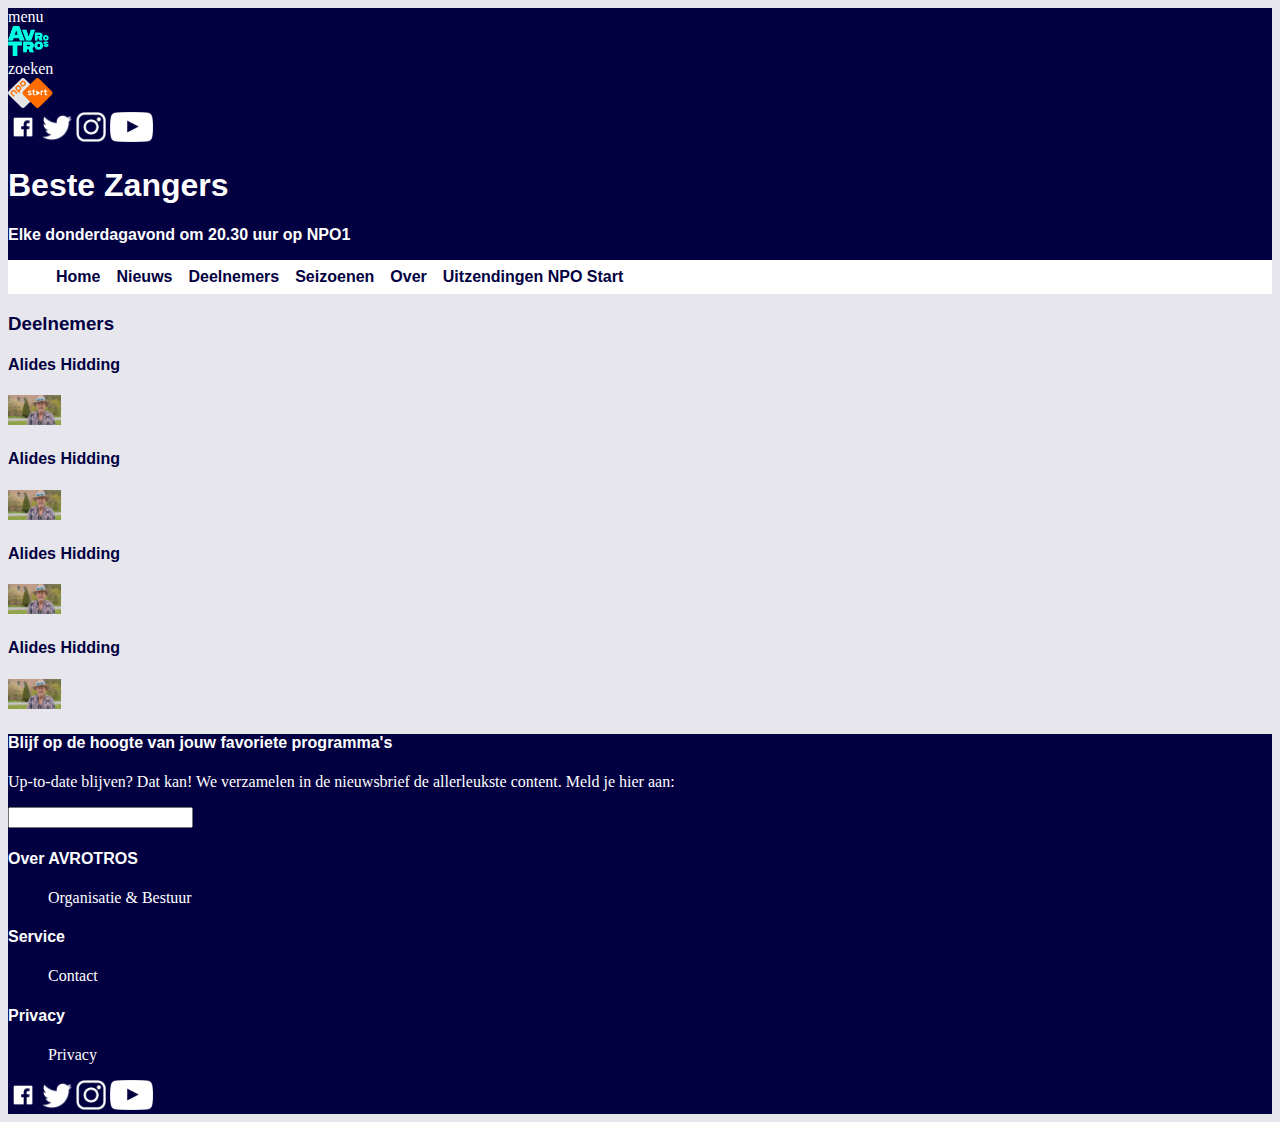
==== deelnemers.html @ 14a78bc4 "Add files via upload" ====
<!doctype html>
<html lang="nl">
	
<head>
	<meta charset="UTF-8">
	<meta name="author" content="Edie Postma">
	<meta name="viewport" content="width=device-width, initial-scale=1">
	
	<title>Beste Zangers</title>
	
	<link href="styles/style.css" rel="stylesheet">
	<link rel="icon" type="image/svg+xml" href="images/faviconavro.jpg">
</head>

<body>
	<header>
		<div>
			menu
		</div>
			<img src="images/avrotroslogo.png" alt="Avro Tros logo">
		<div>
			zoeken
		</div>
		<img src="images/npo-start.svg" alt="NPO Start">
		<div>
			<img src="images/facebook-white-icon.jpeg" alt="Facebook">
			<img src="images/twitter-icon-white.png" alt="Twitter">
			<img src="images/instagram-icon-white.jpeg" alt="Instagram">
			<img src="images/youtube-icon-white.png" alt="Youtube">
		</div>
		<h1>Beste Zangers</h1>
		<h2>Elke donderdagavond om 20.30 uur op NPO1</h2>
		<nav>
			<ul>
				<li><a href="index.html">Home</a></li>
				<li><a href="index.html">Nieuws</a></li>
				<li><a href="deelnemers.html">Deelnemers</a></li>
				<li><a href="index.html">Seizoenen</a></li>
				<li><a href="index.html">Over</a></li>
				<li><a href="index.html">Uitzendingen NPO Start</a></li>	
				</ul>
		</nav>
	</header>

	<main>
		<h3>Deelnemers</h3>
		<div>
			<h4>Alides Hidding</h4>
			<img src="images/alides-hidding.jpeg" alt="Alides Hidding">
        </div>
        <div>
			<h4>Alides Hidding</h4>
			<img src="images/alides-hidding.jpeg" alt="Alides Hidding">
        </div>
        <div>
			<h4>Alides Hidding</h4>
			<img src="images/alides-hidding.jpeg" alt="Alides Hidding">
        </div>
        <div>
			<h4>Alides Hidding</h4>
			<img src="images/alides-hidding.jpeg" alt="Alides Hidding">
        </div>
		
	</main>

	<footer>
		<form action="">
			<h4>Blijf op de hoogte van jouw favoriete programma's</h4>
			<p>Up-to-date blijven? Dat kan! We verzamelen in de nieuwsbrief de allerleukste content. Meld je hier aan:</p>
			<input type="text" name="E-mailadres">
		</form>
		<nav>
			<h4>Over AVROTROS</h4>
			<ul>
				<li>Organisatie & Bestuur</li>
			</ul>
			<h4>Service</h4>
			<ul>
				<li>Contact</li>
			</ul>
			<h4>Privacy</h4>
			<ul>
				<li>Privacy</li>
			</ul>
		</nav>
		<div>
			<img src="images/facebook-white-icon.jpeg" alt="Facebook">
			<img src="images/twitter-icon-white.png" alt="Twitter">
			<img src="images/instagram-icon-white.jpeg" alt="Instagram">
			<img src="images/youtube-icon-white.png" alt="Youtube">
		</div>
	</footer>

	<script src="scripts/script.js"></script>
</body>
	
</html>
---- styles/style.css ----
/* CSS Document */
*, *::after, *::before {
  box-sizing:border-box;  
}


/* Basisopmaak */
body{
  background-color: #e6e6ec;
}

header{
  background-color: #020041;
  color: #ffffff;
}

header > section{
  background-image: url(/images/Beste-Zangers-Seizoen-2021.jpeg);
  background-repeat: no-repeat;
  background-size: cover;
  height: 15em;
}
footer{
  background-color: #020041;
  color: #ffffff;
}

main{
  color: #020041;
}

h1, h2, h3, h4, a{
  font-family: GraphikBold,sans-serif;
}

h2{
  font-size: 1em;
}

header > nav{
  background-color: #ffffff;
}

header > nav > ul > li > a{
  color: #020041;
}

li a{
  color: #ffffff;
  text-decoration: none;
}

ul{
  text-decoration: none;
  list-style-type: none;
  display: flex;
  justify-content: flex-start;
  white-space: nowrap;
  overflow-x: scroll;
}

img{
  height: 30px;
}

li > img{
  display: block;
  margin: .5em;
}

li > a{
  display: block;
  margin: .5em;
  font-weight: bold;
}
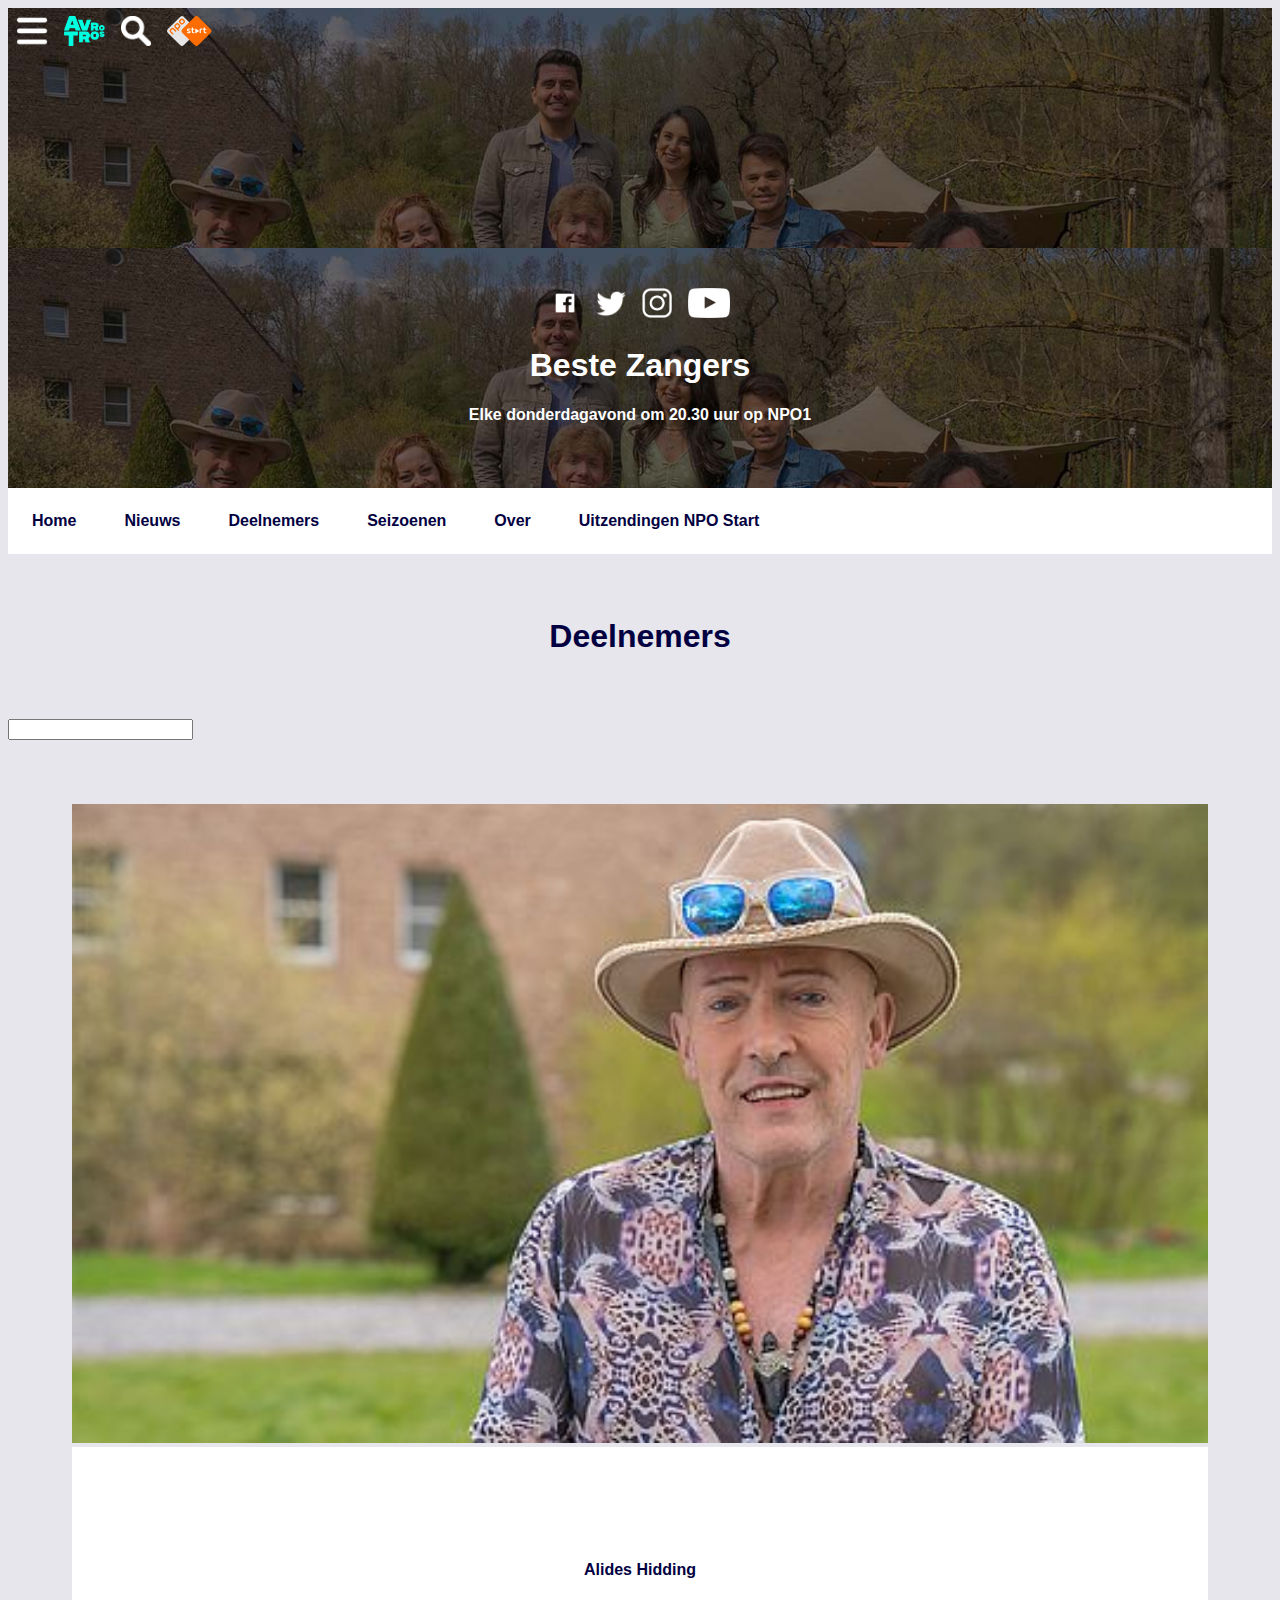
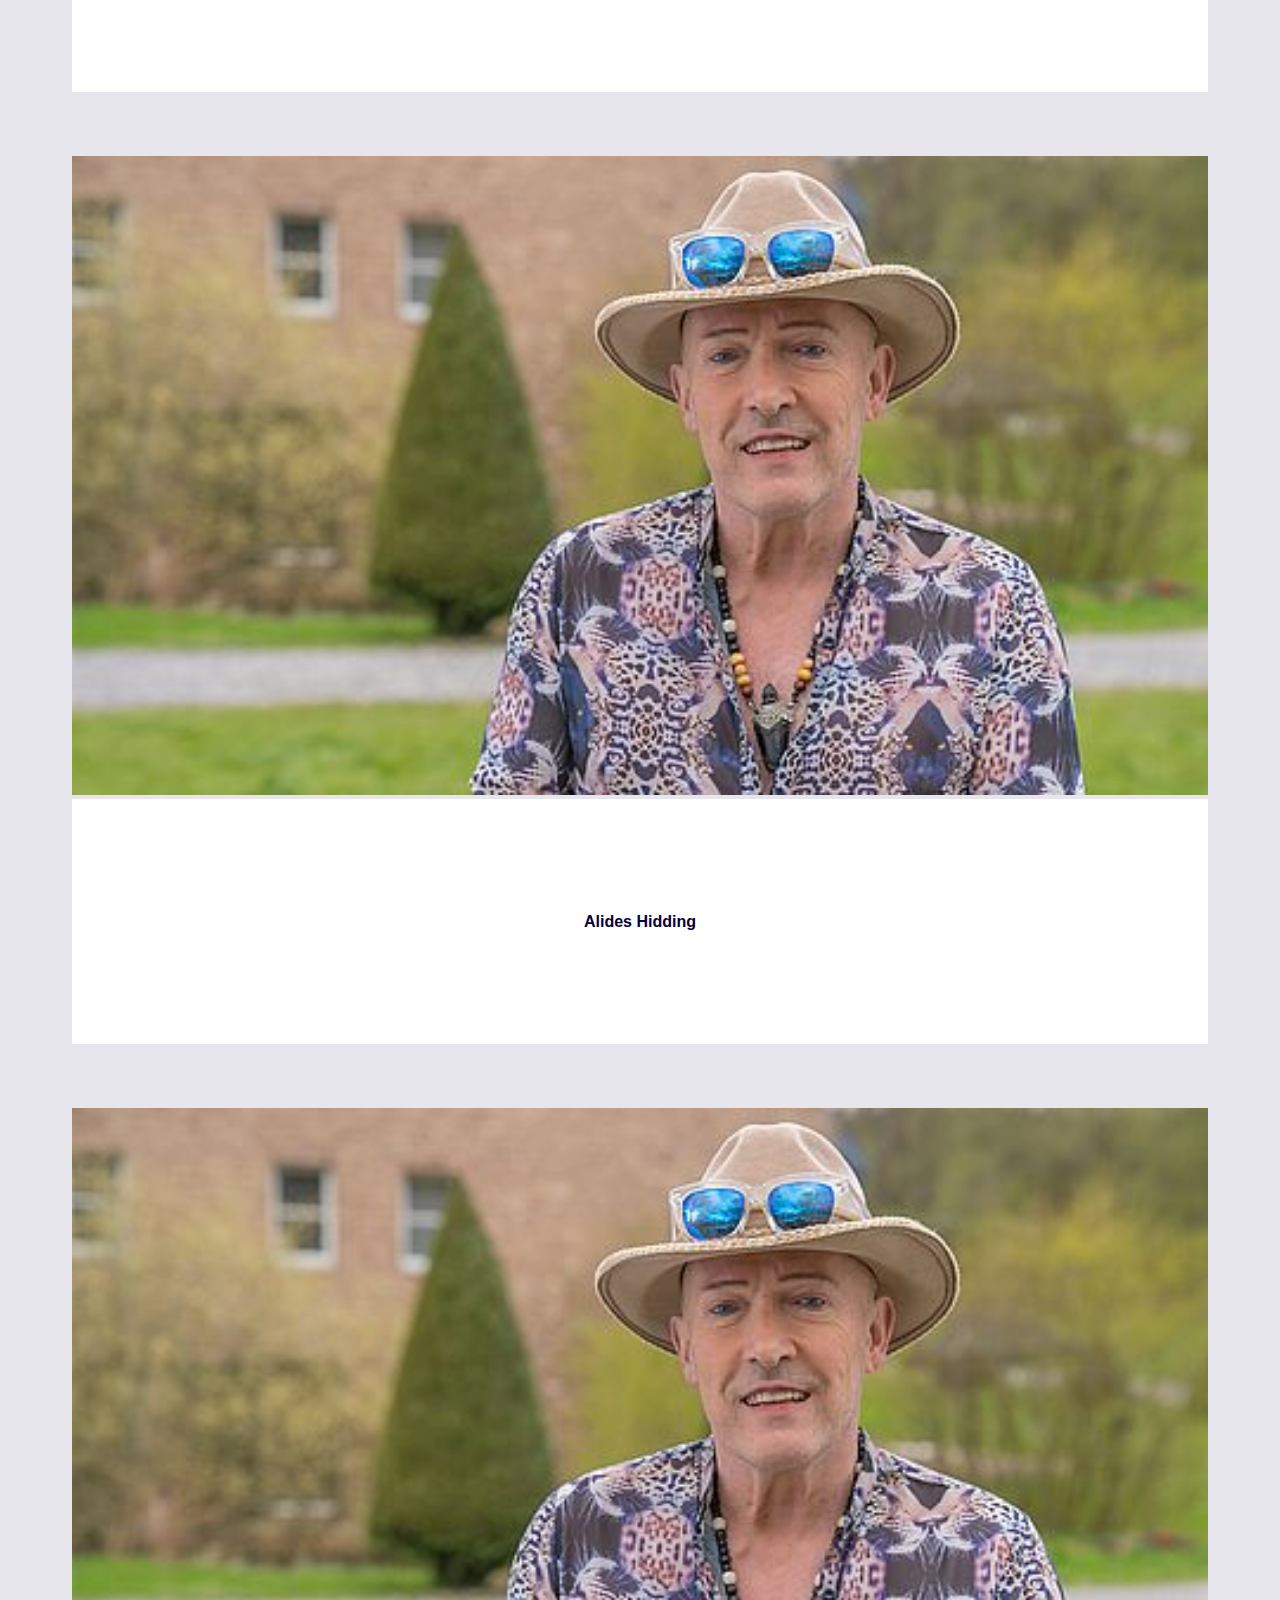
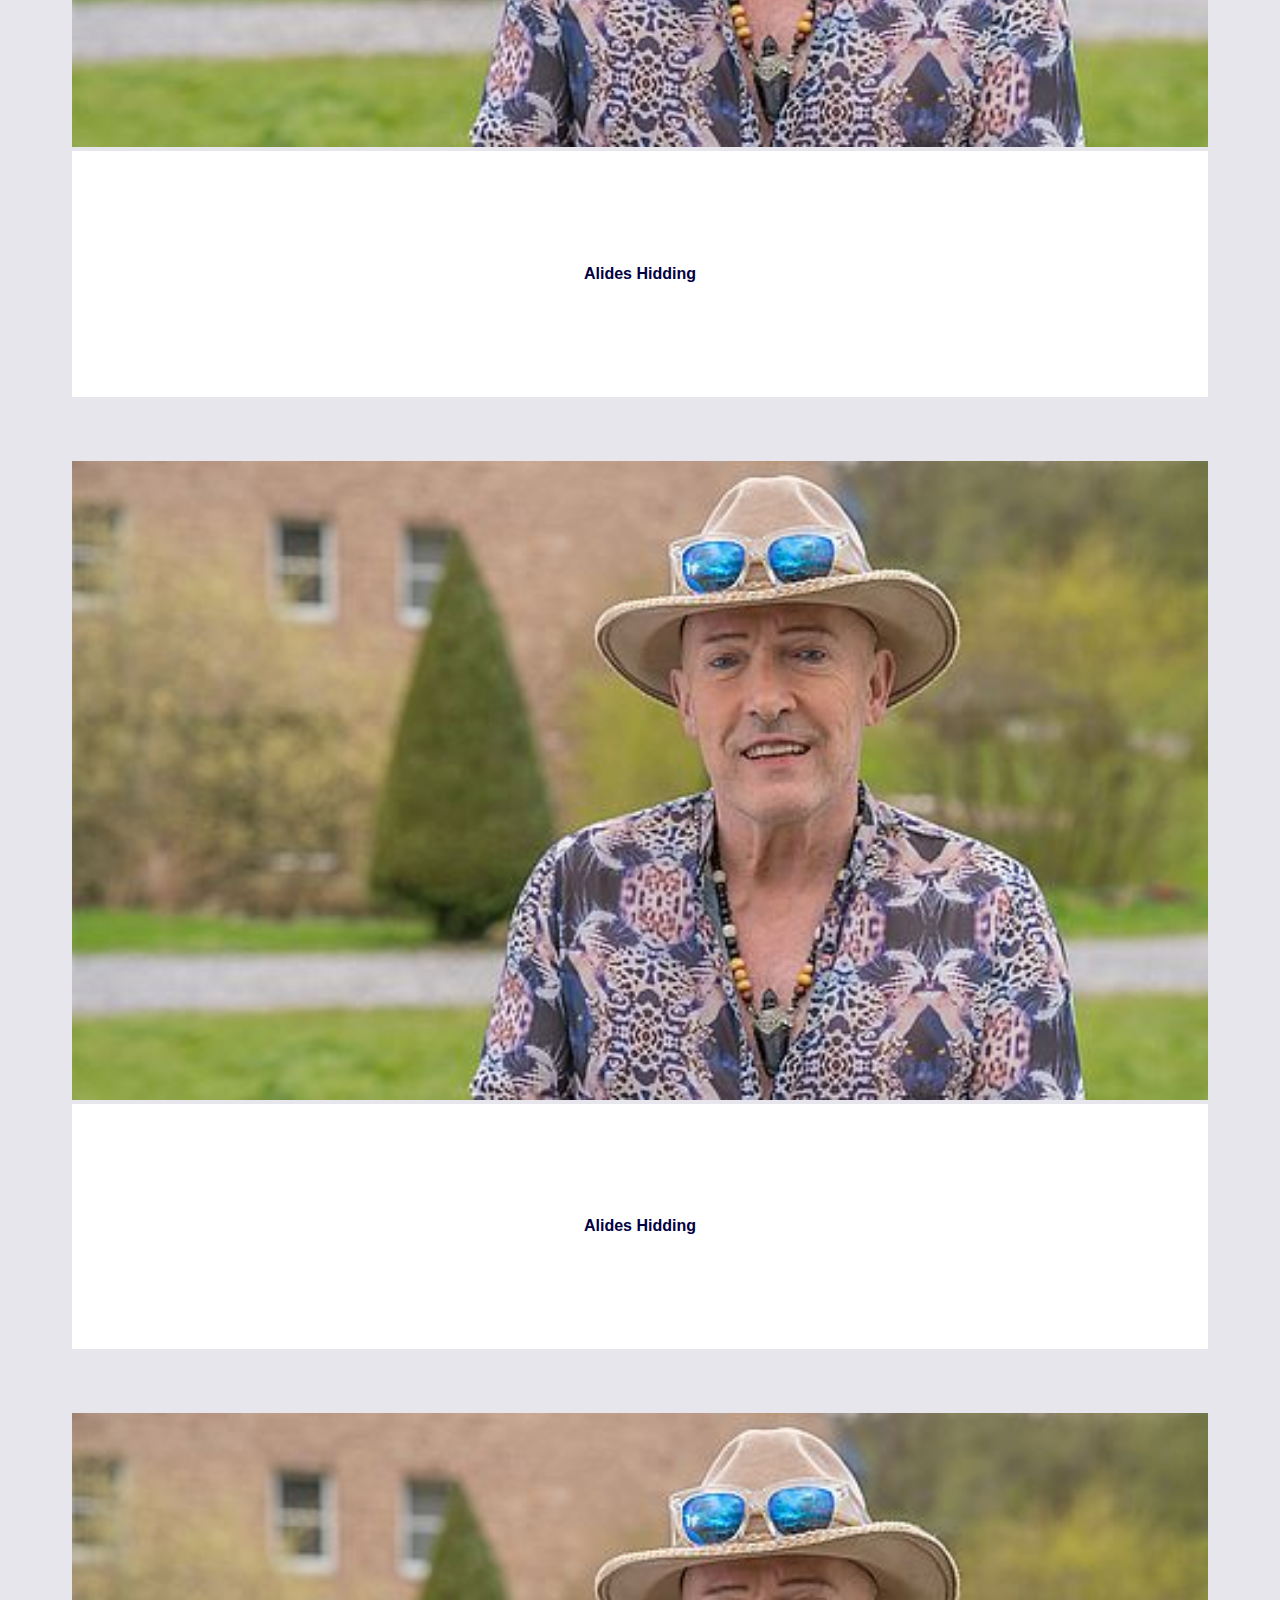
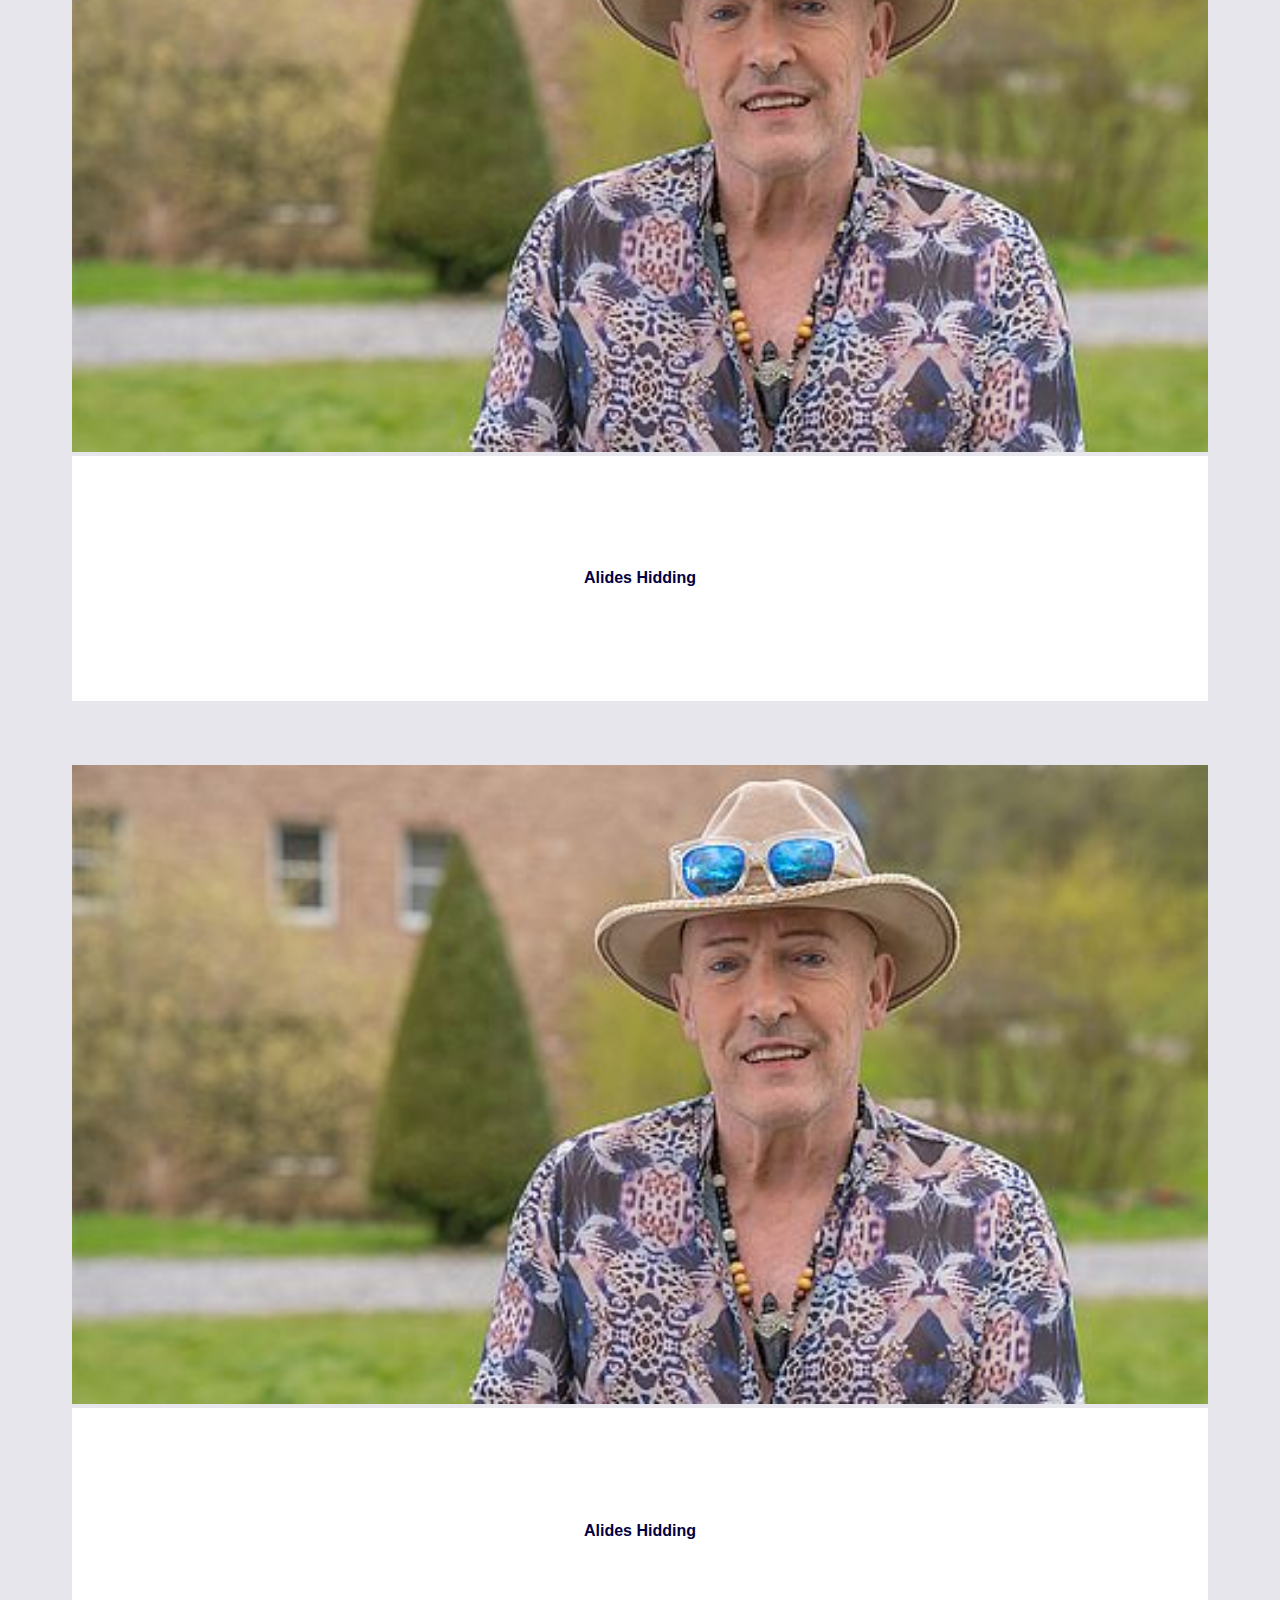
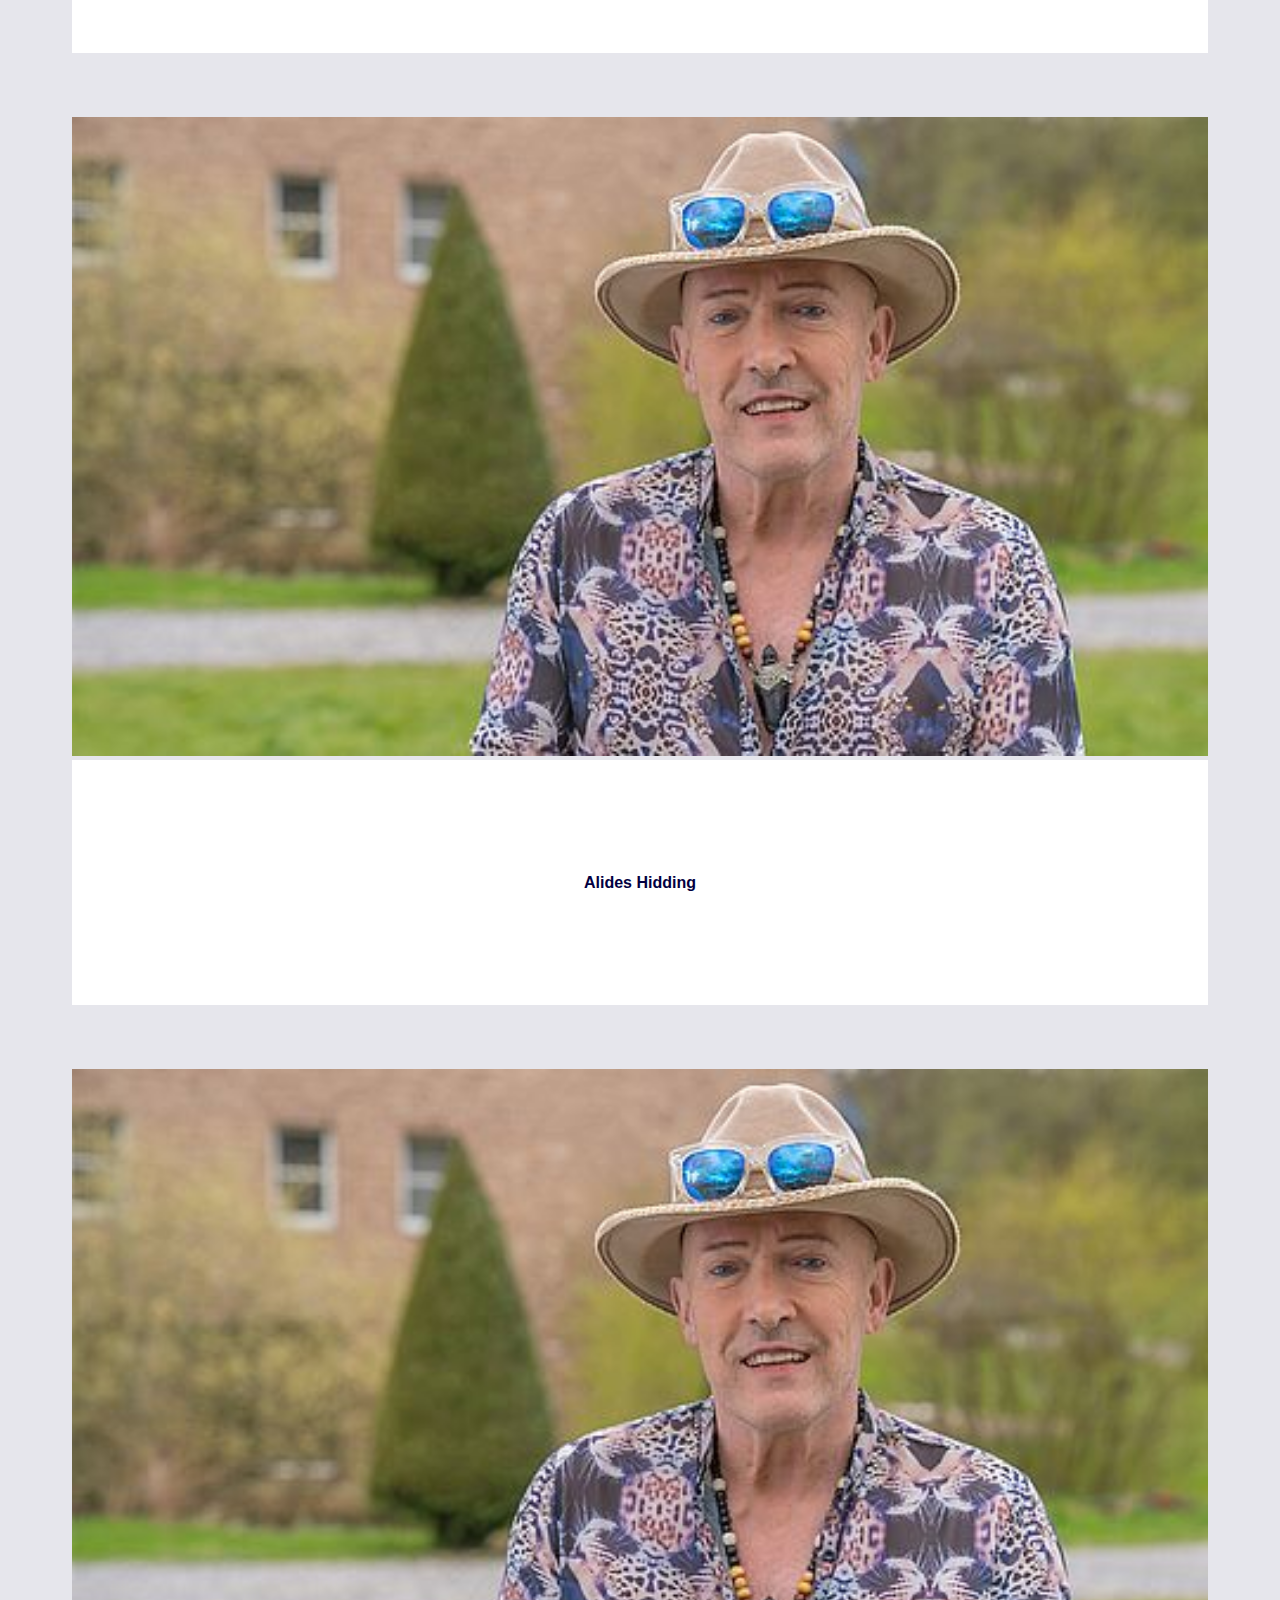
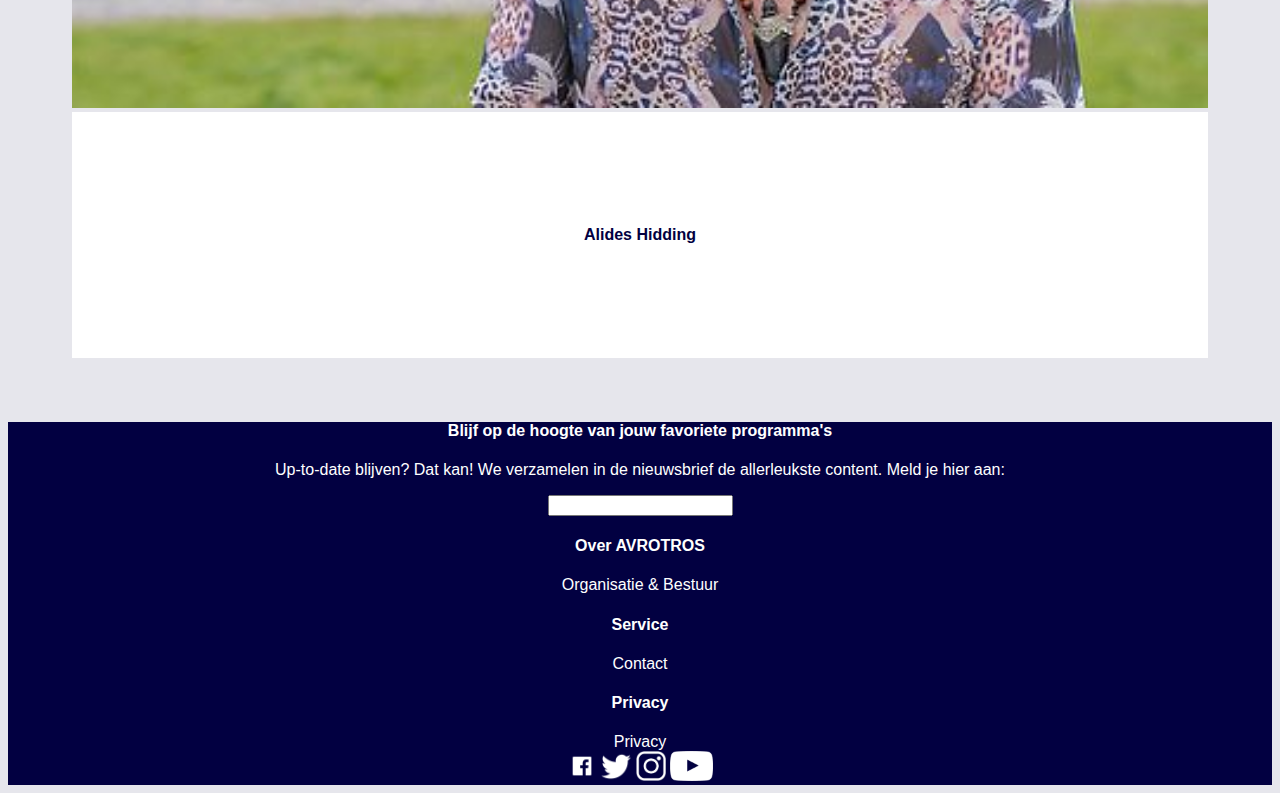
==== commit e115f64a: "Add files via upload" ====
--- a/deelnemers.html
+++ b/deelnemers.html
@@ -14,22 +14,24 @@
 
 <body>
 	<header>
+		<div class="bovenstebalk">
+			<ul>
+				<li><img src="images/mobile-nav-icon.png" alt="menu"></li>
+				<li><img src="images/avrotroslogo.png" alt="Avro Tros logo"></li>
+				<li><img src="images/search-icon.png" alt="zoeken"></li>
+				<li><img src="images/npo-start.svg" alt="NPO Start"></li>
+			</ul>
+		</div>
 		<div>
-			menu
+			<ul>
+				<li><img src="images/facebook-white-icon.jpeg" alt="Facebook"></li>
+				<li><img src="images/twitter-icon-white.png" alt="Twitter"></li>
+				<li><img src="images/instagram-icon-white.jpeg" alt="Instagram"></li>
+				<li><img src="images/youtube-icon-white.png" alt="Youtube"></li>
+			</ul>
+			<h1>Beste Zangers</h1>
+			<h2>Elke donderdagavond om 20.30 uur op NPO1</h2>
 		</div>
-			<img src="images/avrotroslogo.png" alt="Avro Tros logo">
-		<div>
-			zoeken
-		</div>
-		<img src="images/npo-start.svg" alt="NPO Start">
-		<div>
-			<img src="images/facebook-white-icon.jpeg" alt="Facebook">
-			<img src="images/twitter-icon-white.png" alt="Twitter">
-			<img src="images/instagram-icon-white.jpeg" alt="Instagram">
-			<img src="images/youtube-icon-white.png" alt="Youtube">
-		</div>
-		<h1>Beste Zangers</h1>
-		<h2>Elke donderdagavond om 20.30 uur op NPO1</h2>
 		<nav>
 			<ul>
 				<li><a href="index.html">Home</a></li>
@@ -44,22 +46,41 @@
 
 	<main>
 		<h3>Deelnemers</h3>
-		<div>
+		<form action="zoek">
+			<input type="zoek">
+		</form>
+		<article>
+			<img src="images/alides-hidding.jpeg" alt="Alides Hidding">
 			<h4>Alides Hidding</h4>
+		</article>
+        <article>
 			<img src="images/alides-hidding.jpeg" alt="Alides Hidding">
-        </div>
-        <div>
 			<h4>Alides Hidding</h4>
+		</article>
+        <article>
 			<img src="images/alides-hidding.jpeg" alt="Alides Hidding">
-        </div>
-        <div>
 			<h4>Alides Hidding</h4>
+		</article>
+        <article>
 			<img src="images/alides-hidding.jpeg" alt="Alides Hidding">
-        </div>
-        <div>
 			<h4>Alides Hidding</h4>
+		</article>
+		<article>
 			<img src="images/alides-hidding.jpeg" alt="Alides Hidding">
-        </div>
+			<h4>Alides Hidding</h4>
+		</article>
+		<article>
+			<img src="images/alides-hidding.jpeg" alt="Alides Hidding">
+			<h4>Alides Hidding</h4>
+		</article>
+		<article>
+			<img src="images/alides-hidding.jpeg" alt="Alides Hidding">
+			<h4>Alides Hidding</h4>
+		</article>
+		<article>
+			<img src="images/alides-hidding.jpeg" alt="Alides Hidding">
+			<h4>Alides Hidding</h4>
+		</article>
 		
 	</main>
 
--- a/styles/style.css
+++ b/styles/style.css
@@ -7,6 +7,7 @@
 /* Basisopmaak */
 body{
   background-color: #e6e6ec;
+  font-family: Arial, Helvetica, sans-serif;
 }
 
 header{
@@ -14,43 +15,48 @@
   color: #ffffff;
 }
 
-header > section{
-  background-image: url(/images/Beste-Zangers-Seizoen-2021.jpeg);
+footer{
+  background-color: #020041;
+  color: #ffffff;
+  text-align: center;
+}
+
+main{
+  color: #020041;
+}
+
+h1, h2{
+  text-align: center;
+}
+
+h2{
+  font-size: 1em;
+}
+
+h3{
+  text-align: center;
+  margin: 2em;
+  font-size: 2em;
+}
+
+header > nav{
+  background-color: #ffffff;
+}
+
+img{
+  height: 30px;
+}
+
+/* Achtergrond in header */
+header div{
+  background-image: url(/images/Beste-Zangers-Seizoen-2021.jpg);
   background-repeat: no-repeat;
   background-size: cover;
   height: 15em;
 }
-footer{
-  background-color: #020041;
-  color: #ffffff;
-}
-
-main{
-  color: #020041;
-}
-
-h1, h2, h3, h4, a{
-  font-family: GraphikBold,sans-serif;
-}
-
-h2{
-  font-size: 1em;
-}
-
-header > nav{
-  background-color: #ffffff;
-}
-
-header > nav > ul > li > a{
-  color: #020041;
-}
-
-li a{
-  color: #ffffff;
-  text-decoration: none;
-}
-
-ul{
+
+/* Header */
+header ul{
   text-decoration: none;
   list-style-type: none;
   display: flex;
@@ -59,17 +65,186 @@
   overflow-x: scroll;
 }
 
-img{
-  height: 30px;
+header > nav > ul > li > a{
+  color: #020041;
+  padding: 1em;
+}
+
+li a{
+  color: #ffffff;
+  text-decoration: none;
 }
 
 li > img{
   display: block;
   margin: .5em;
+}
+
+header div:nth-of-type(2) ul{
+  display: flex;
+  justify-content: center;
+}
+
+header div:nth-of-type(2) ul li{
+  margin-top: 2em;
 }
 
 li > a{
   display: block;
   margin: .5em;
   font-weight: bold;
+}
+
+ul {
+  margin: 0;
+  padding: 0;
+}
+
+.bovenstebalk{
+  background-color: #020041;
+}
+
+/* Article blokjes*/
+article h4{
+  background-color: #ffffff;
+  padding: 10%;
+  margin: 0;
+  text-align: center;
+}
+
+article img{
+  width: 100%;
+  height: 100%;
+  margin: 0;
+}
+
+article{
+  margin: 4em;
+}
+
+
+/* Responsive tablet */
+@media screen and (min-width:600px){
+section{
+  display: grid;
+  width: 90%;
+  grid-template-columns: 45% 45%;
+  grid-template-rows: auto auto auto;
+}
+
+section article:first-of-type{
+grid-column-start: 1;
+grid-column-end: 2;
+grid-row-start: 1;
+grid-row-end: 2;
+}
+
+section article:nth-of-type(2){
+  grid-column-start: 2;
+  grid-column-end: 3;
+  grid-row-start: 1;
+  grid-row-end: 2;
+}
+
+section article:nth-of-type(3){
+  grid-column-start: 1;
+  grid-column-end: 2;
+  grid-row-start: 2;
+  grid-row-end: 3;
+}
+
+section article:nth-of-type(4){
+  grid-column-start: 2;
+  grid-column-end: 3;
+  grid-row-start: 2;
+  grid-row-end: 3;
+}
+
+section article:nth-of-type(5){
+  grid-column-start: 1;
+  grid-column-end: 2;
+  grid-row-start: 3;
+  grid-row-end: 4;
+}
+
+section article:nth-of-type(6){
+  grid-column-start: 2;
+  grid-column-end: 3;
+  grid-row-start: 3;
+  grid-row-end: 4;
+}
+}
+
+/* Responsive desktop */
+@media screen and (min-width:1050px){
+  section{
+    display: grid;
+    width: 90%;
+    grid-template-columns: 30% 30% 30%;
+    grid-template-rows: auto auto;
+  }
+  
+  section article:first-of-type{
+  grid-column-start: 1;
+  grid-column-end: 2;
+  grid-row-start: 1;
+  grid-row-end: 2;
+  }
+  
+  section article:nth-of-type(2){
+    grid-column-start: 2;
+    grid-column-end: 3;
+    grid-row-start: 1;
+    grid-row-end: 2;
+  }
+  
+  section article:nth-of-type(3){
+    grid-column-start: 3;
+    grid-column-end: 4;
+    grid-row-start: 1;
+    grid-row-end: 2;
+  }
+  
+  section article:nth-of-type(4){
+    grid-column-start: 1;
+    grid-column-end: 2;
+    grid-row-start: 2;
+    grid-row-end: 3;
+  }
+  
+  section article:nth-of-type(5){
+    grid-column-start: 2;
+    grid-column-end: 3;
+    grid-row-start: 2;
+    grid-row-end: 3;
+  }
+  
+  section article:nth-of-type(6){
+    grid-column-start: 3;
+    grid-column-end: 4;
+    grid-row-start: 2;
+    grid-row-end: 3;
+  }
+}
+
+
+/* Roze thema */
+.roze{
+  background-color: pink;
+}
+
+.roze article h4{
+  color: purple;
+}
+
+.roze footer{
+  background-color: purple;
+}
+
+.roze h3{
+  color: purple;
+}
+
+.roze a{
+  color: purple;
 }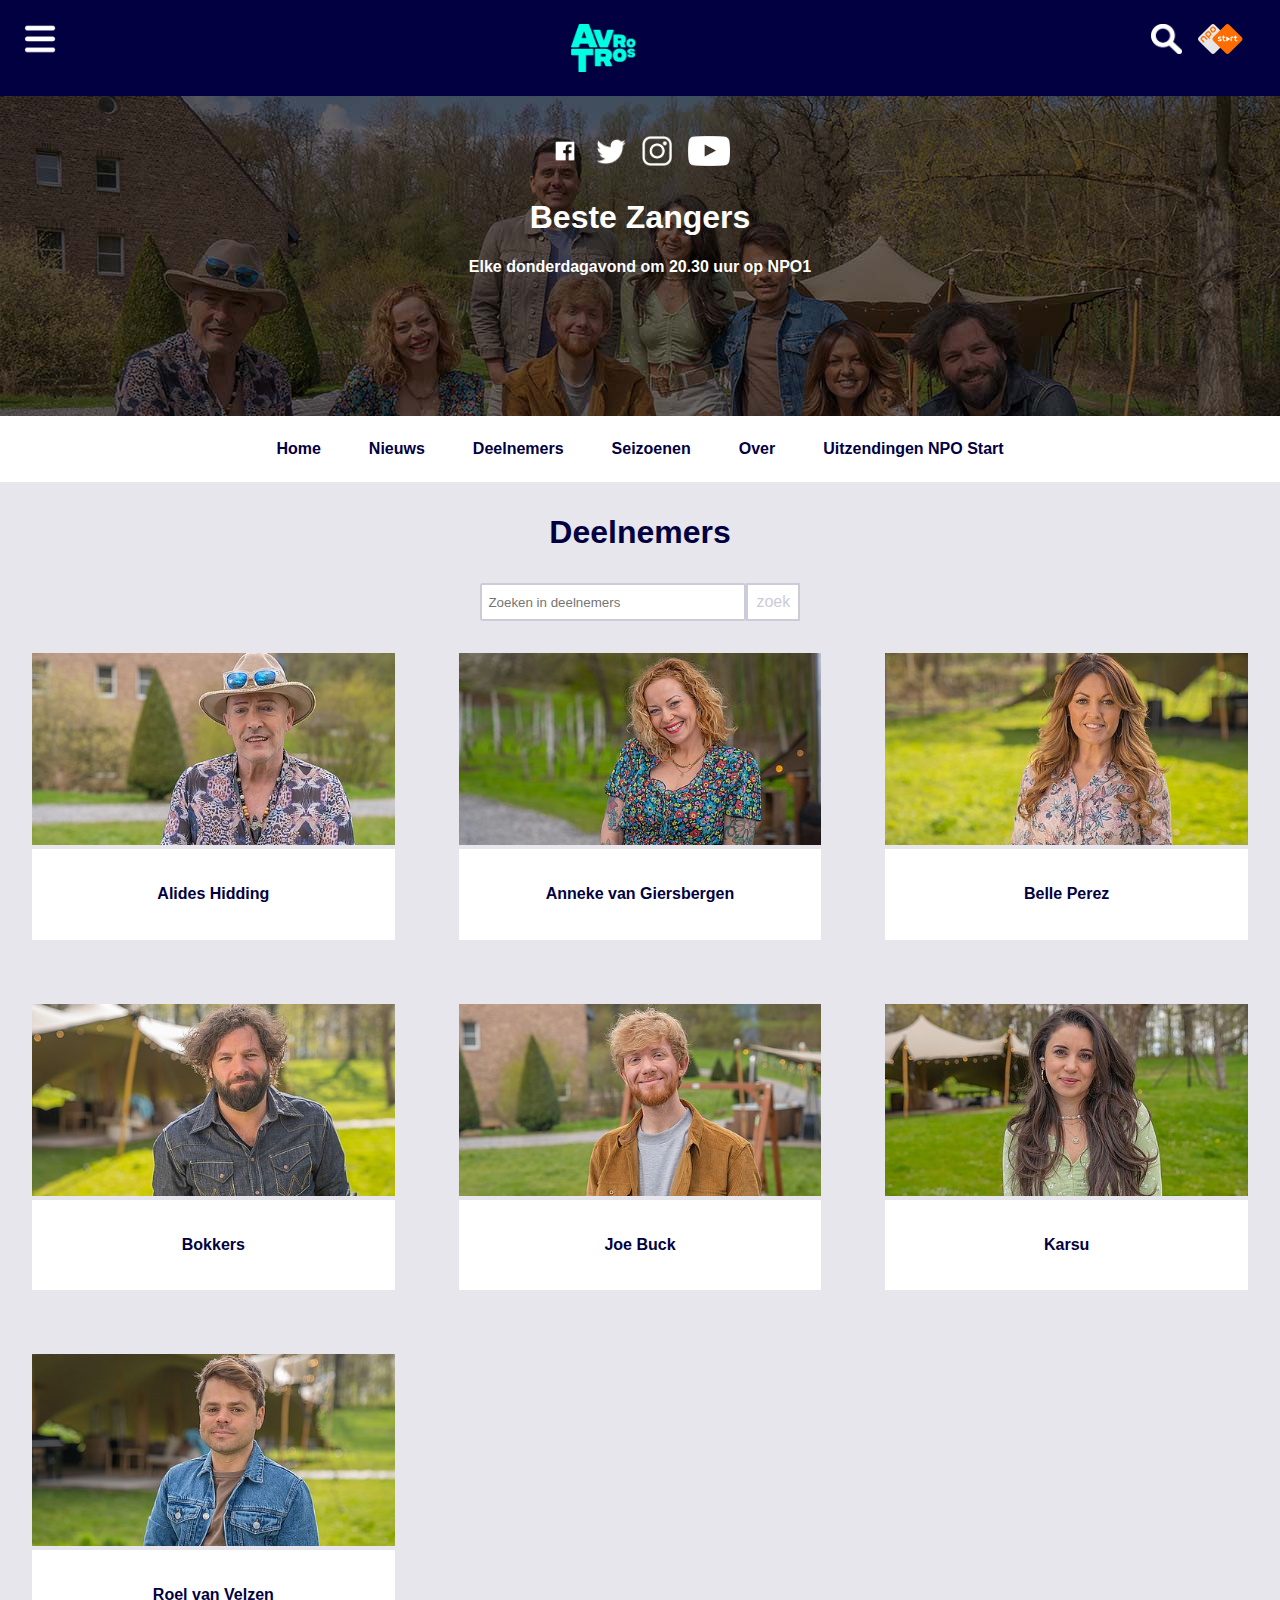
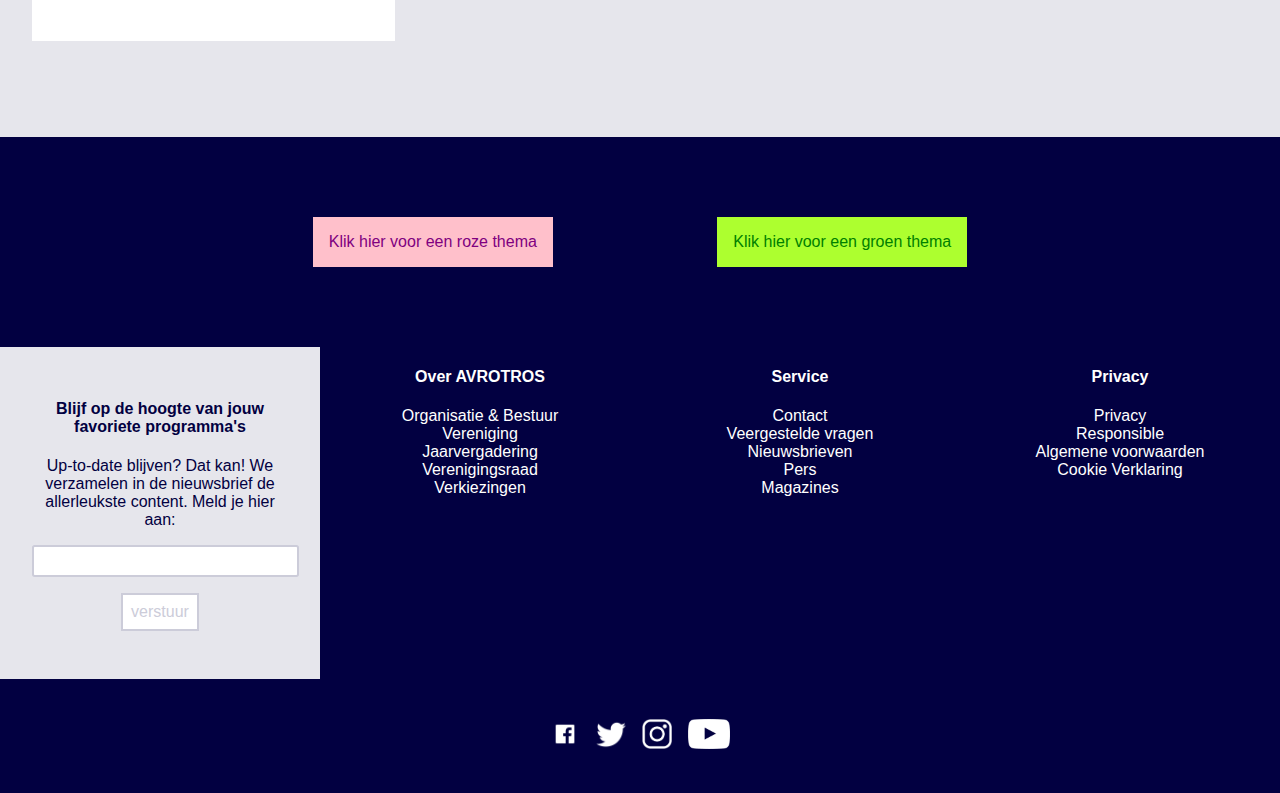
==== commit 3a6ea239: "Add files via upload" ====
--- a/deelnemers.html
+++ b/deelnemers.html
@@ -16,18 +16,18 @@
 	<header>
 		<div class="bovenstebalk">
 			<ul>
-				<li><img src="images/mobile-nav-icon.png" alt="menu"></li>
-				<li><img src="images/avrotroslogo.png" alt="Avro Tros logo"></li>
-				<li><img src="images/search-icon.png" alt="zoeken"></li>
-				<li><img src="images/npo-start.svg" alt="NPO Start"></li>
+				<li><a href="index.html"><img src="images/mobile-nav-icon.png" alt="menu"></a></li>
+				<li><a href="index.html"><img src="images/avrotroslogo.png" alt="Avro Tros logo"></a></li>
+				<li><a href="index.html"><img src="images/search-icon.png" alt="zoeken"></a></li>
+				<li><a href="index.html"><img src="images/npo-start.svg" alt="NPO Start"></a></li>
 			</ul>
 		</div>
 		<div>
 			<ul>
-				<li><img src="images/facebook-white-icon.jpeg" alt="Facebook"></li>
-				<li><img src="images/twitter-icon-white.png" alt="Twitter"></li>
-				<li><img src="images/instagram-icon-white.jpeg" alt="Instagram"></li>
-				<li><img src="images/youtube-icon-white.png" alt="Youtube"></li>
+				<li><a href="index.html"><img src="images/facebook-white-icon.jpeg" alt="Facebook"></a></li>
+				<li><a href="index.html"><img src="images/twitter-icon-white.png" alt="Twitter"></a></li>
+				<li><a href="index.html"><img src="images/instagram-icon-white.jpeg" alt="Instagram"></a></li>
+				<li><a href="index.html"><img src="images/youtube-icon-white.png" alt="Youtube"></a></li>
 			</ul>
 			<h1>Beste Zangers</h1>
 			<h2>Elke donderdagavond om 20.30 uur op NPO1</h2>
@@ -46,69 +46,82 @@
 
 	<main>
 		<h3>Deelnemers</h3>
-		<form action="zoek">
-			<input type="zoek">
+		<form action="search">
+			<input type="search" placeholder="Zoeken in deelnemers">
+			<button>zoek</button>
 		</form>
+		<section>
 		<article>
 			<img src="images/alides-hidding.jpeg" alt="Alides Hidding">
-			<h4>Alides Hidding</h4>
+			<a href="index.html"><h4>Alides Hidding</h4></a>
 		</article>
         <article>
-			<img src="images/alides-hidding.jpeg" alt="Alides Hidding">
-			<h4>Alides Hidding</h4>
-		</article>
-        <article>
-			<img src="images/alides-hidding.jpeg" alt="Alides Hidding">
-			<h4>Alides Hidding</h4>
-		</article>
-        <article>
-			<img src="images/alides-hidding.jpeg" alt="Alides Hidding">
-			<h4>Alides Hidding</h4>
+			<img src="images/anneke.jpeg" alt="Anneke van Giersbergen">
+			<a href="index.html"><h4>Anneke van Giersbergen</h4></a>
 		</article>
 		<article>
-			<img src="images/alides-hidding.jpeg" alt="Alides Hidding">
-			<h4>Alides Hidding</h4>
+			<img src="images/belle.jpeg" alt="Belle Perez">
+			<a href="index.html"><h4>Belle Perez</h4></a>
 		</article>
 		<article>
-			<img src="images/alides-hidding.jpeg" alt="Alides Hidding">
-			<h4>Alides Hidding</h4>
+			<img src="images/bokkers.jpeg" alt="Bokkers">
+			<a href="index.html"><h4>Bokkers</h4></a>
 		</article>
 		<article>
-			<img src="images/alides-hidding.jpeg" alt="Alides Hidding">
-			<h4>Alides Hidding</h4>
+			<img src="images/joe.jpeg" alt="Joe Buck">
+			<a href="index.html"><h4>Joe Buck</h4></a>
 		</article>
 		<article>
-			<img src="images/alides-hidding.jpeg" alt="Alides Hidding">
-			<h4>Alides Hidding</h4>
+			<img src="images/karsu.jpeg" alt="Karsu">
+			<a href="index.html"><h4>Karsu</h4></a>
 		</article>
-		
+		<article>
+			<img src="images/roel.jpeg" alt="Roel van Velzen">
+			<a href="index.html"><h4>Roel van Velzen</h4></a>
+		</article>
+	</section>
 	</main>
 
 	<footer>
-		<form action="">
-			<h4>Blijf op de hoogte van jouw favoriete programma's</h4>
-			<p>Up-to-date blijven? Dat kan! We verzamelen in de nieuwsbrief de allerleukste content. Meld je hier aan:</p>
-			<input type="text" name="E-mailadres">
-		</form>
+		<button>Klik hier voor een roze thema</button>
+		<button>Klik hier voor een groen thema</button>
 		<nav>
-			<h4>Over AVROTROS</h4>
+			<form action="">
+				<h4>Blijf op de hoogte van jouw favoriete programma's</h4>
+				<p>Up-to-date blijven? Dat kan! We verzamelen in de nieuwsbrief de allerleukste content. Meld je hier aan:</p>
+				<input type="text" name="E-mailadres"><button>verstuur</button>
+			</form>
+			<div><h4>Over AVROTROS</h4>
 			<ul>
-				<li>Organisatie & Bestuur</li>
-			</ul>
-			<h4>Service</h4>
+				<a href="index.html"><li>Organisatie & Bestuur</li></a>
+				<a href="index.html"><li>Vereniging</li></a>
+				<a href="index.html"><li>Jaarvergadering</li></a>
+				<a href="index.html"><li>Verenigingsraad</li></a>
+				<a href="index.html"><li>Verkiezingen</li></a>
+			</ul></div>
+			<div><h4>Service</h4>
 			<ul>
-				<li>Contact</li>
-			</ul>
-			<h4>Privacy</h4>
+				<a href="index.html"><li>Contact</li></a>
+				<a href="index.html"><li>Veergestelde vragen</li></a>
+				<a href="index.html"><li>Nieuwsbrieven</li></a>
+				<a href="index.html"><li>Pers</li></a>
+				<a href="index.html"><li>Magazines</li></a>
+			</ul></div>
+			<div><h4>Privacy</h4>
 			<ul>
-				<li>Privacy</li>
-			</ul>
+				<a href="index.html"><li>Privacy</li></a>
+				<a href="index.html"><li>Responsible</li></a>
+				<a href="index.html"><li>Algemene voorwaarden</li></a>
+				<a href="index.html"><li>Cookie Verklaring</li></a>
+			</ul></div>
 		</nav>
 		<div>
-			<img src="images/facebook-white-icon.jpeg" alt="Facebook">
-			<img src="images/twitter-icon-white.png" alt="Twitter">
-			<img src="images/instagram-icon-white.jpeg" alt="Instagram">
-			<img src="images/youtube-icon-white.png" alt="Youtube">
+			<ul>
+				<li><a href="index.html"><img src="images/facebook-white-icon.jpeg" alt="Facebook"></a></li>
+				<li><a href="index.html"><img src="images/twitter-icon-white.png" alt="Twitter"></a></li>
+				<li><a href="index.html"><img src="images/instagram-icon-white.jpeg" alt="Instagram"></a></li>
+				<li><a href="index.html"><img src="images/youtube-icon-white.png" alt="Youtube"></a></li>
+			</ul>
 		</div>
 	</footer>
 
--- a/styles/style.css
+++ b/styles/style.css
@@ -8,6 +8,8 @@
 body{
   background-color: #e6e6ec;
   font-family: Arial, Helvetica, sans-serif;
+  margin: 0;
+  padding: 0;
 }
 
 header{
@@ -35,7 +37,7 @@
 
 h3{
   text-align: center;
-  margin: 2em;
+  margin: 1em;
   font-size: 2em;
 }
 
@@ -47,22 +49,36 @@
   height: 30px;
 }
 
+main section{
+  margin-bottom: 4em;
+}
+
 /* Achtergrond in header */
-header div{
-  background-image: url(/images/Beste-Zangers-Seizoen-2021.jpg);
+header > div{
+  background-image: url(../images/Beste-Zangers-Seizoen-2021.jpg);
   background-repeat: no-repeat;
   background-size: cover;
-  height: 15em;
+  height: 20em;
 }
 
 /* Header */
-header ul{
+header nav ul{
   text-decoration: none;
   list-style-type: none;
   display: flex;
-  justify-content: flex-start;
+  justify-content: center;
   white-space: nowrap;
   overflow-x: scroll;
+}
+
+@media screen and (max-width:800px){
+  header nav ul{
+    justify-content: flex-start;
+}
+}
+
+header ul{
+list-style-type: none;
 }
 
 header > nav > ul > li > a{
@@ -70,6 +86,10 @@
   padding: 1em;
 }
 
+header > nav > ul > li > a:hover{
+  color: turquoise;
+}
+
 li a{
   color: #ffffff;
   text-decoration: none;
@@ -85,7 +105,7 @@
   justify-content: center;
 }
 
-header div:nth-of-type(2) ul li{
+header > div:nth-of-type(2) ul li{
   margin-top: 2em;
 }
 
@@ -100,8 +120,65 @@
   padding: 0;
 }
 
+/* Bovenste balk */
 .bovenstebalk{
   background-color: #020041;
+  background-image: none;
+  height: 6em;
+}
+
+.bovenstebalk ul{
+  padding: 1em;
+  text-decoration: none;
+  list-style-type: none;
+  display: flex;
+}
+
+.bovenstebalk li:first-of-type{
+  margin-right:40%;
+}
+
+.bovenstebalk li:nth-of-type(2){
+  margin-right: 40%;
+}
+
+.bovenstebalk li:nth-of-type(4){
+  margin: 0;
+}
+
+.bovenstebalk li:nth-of-type(2) img{
+  height: 3em;
+}
+
+/* form*/
+input{
+  padding: .5em;
+  border: 2px solid #ccccd9;
+  border-radius: .2em;
+  width: 20em;
+}
+
+footer form button{
+  margin: 01em;
+  padding: .5em;
+  border: 2px solid #ccccd9;
+  background-color: #ffffff;
+  color: #ccccd9;
+  font-size: 1em;
+}
+
+main button{
+  margin: 0;
+  padding: .5em;
+  border: 2px solid #ccccd9;
+  background-color: #ffffff;
+  color: #ccccd9;
+  font-size: 1em;
+}
+
+main form{
+  display: flex;
+  justify-content: center;
 }
 
 /* Article blokjes*/
@@ -112,129 +189,75 @@
   text-align: center;
 }
 
+a h4{
+  color: #020041;
+}
+
+a{
+text-decoration: none;
+}
+
 article img{
   width: 100%;
-  height: 100%;
+  height: 12em;
+  object-fit: cover;
   margin: 0;
 }
 
 article{
-  margin: 4em;
-}
-
-
-/* Responsive tablet */
-@media screen and (min-width:600px){
+  margin: 2em;
+}
+
+/* responsive*/
 section{
   display: grid;
-  width: 90%;
-  grid-template-columns: 45% 45%;
-  grid-template-rows: auto auto auto;
-}
-
-section article:first-of-type{
-grid-column-start: 1;
-grid-column-end: 2;
-grid-row-start: 1;
-grid-row-end: 2;
-}
-
-section article:nth-of-type(2){
-  grid-column-start: 2;
-  grid-column-end: 3;
-  grid-row-start: 1;
-  grid-row-end: 2;
-}
-
-section article:nth-of-type(3){
-  grid-column-start: 1;
-  grid-column-end: 2;
-  grid-row-start: 2;
-  grid-row-end: 3;
-}
-
-section article:nth-of-type(4){
-  grid-column-start: 2;
-  grid-column-end: 3;
-  grid-row-start: 2;
-  grid-row-end: 3;
-}
-
-section article:nth-of-type(5){
-  grid-column-start: 1;
-  grid-column-end: 2;
-  grid-row-start: 3;
-  grid-row-end: 4;
-}
-
-section article:nth-of-type(6){
-  grid-column-start: 2;
-  grid-column-end: 3;
-  grid-row-start: 3;
-  grid-row-end: 4;
-}
-}
-
-/* Responsive desktop */
-@media screen and (min-width:1050px){
-  section{
-    display: grid;
-    width: 90%;
-    grid-template-columns: 30% 30% 30%;
-    grid-template-rows: auto auto;
-  }
-  
-  section article:first-of-type{
-  grid-column-start: 1;
-  grid-column-end: 2;
-  grid-row-start: 1;
-  grid-row-end: 2;
-  }
-  
-  section article:nth-of-type(2){
-    grid-column-start: 2;
-    grid-column-end: 3;
-    grid-row-start: 1;
-    grid-row-end: 2;
-  }
-  
-  section article:nth-of-type(3){
-    grid-column-start: 3;
-    grid-column-end: 4;
-    grid-row-start: 1;
-    grid-row-end: 2;
-  }
-  
-  section article:nth-of-type(4){
-    grid-column-start: 1;
-    grid-column-end: 2;
-    grid-row-start: 2;
-    grid-row-end: 3;
-  }
-  
-  section article:nth-of-type(5){
-    grid-column-start: 2;
-    grid-column-end: 3;
-    grid-row-start: 2;
-    grid-row-end: 3;
-  }
-  
-  section article:nth-of-type(6){
-    grid-column-start: 3;
-    grid-column-end: 4;
-    grid-row-start: 2;
-    grid-row-end: 3;
-  }
+  grid-template-columns: repeat( auto-fit, minmax(350px, 1fr) );
+}
+
+/* footer*/
+footer > div > ul{
+  display: flex;
+  justify-content: center;
+  list-style-type: none;
+  padding: 2em;
+}
+
+footer a li{
+  color: #ffffff;
+  text-decoration: none;
+  list-style-type: none;
+}
+
+footer > nav {
+  display: grid;
+  grid-template-columns: repeat( auto-fit, minmax(300px, 1fr) );
+}
+
+footer form{
+  background-color: #e6e6ec;
+  color: #020041;
+  padding: 2em;
+  width: 100%;
 }
 
 
 /* Roze thema */
+button{
+  margin: 5em;
+  padding: 1em;
+  border: none;
+  background-color: pink;
+  color: purple;
+  font-size: 1em;
+}
+
 .roze{
   background-color: pink;
 }
 
 .roze article h4{
   color: purple;
+  text-decoration: none;
 }
 
 .roze footer{
@@ -247,4 +270,43 @@
 
 .roze a{
   color: purple;
+}
+
+.roze header div{
+  background-color: purple;
+}
+
+/* Groen thema */
+footer button:nth-of-type(2){
+  margin: 5em;
+  padding: 1em;
+  border: none;
+  background-color: greenyellow;
+  color: green;
+  font-size: 1em;
+}
+
+.groen{
+background-color: greenyellow;
+}
+
+.groen article h4{
+  color: green;
+  text-decoration: none;
+}
+
+.groen footer{
+  background-color: green;
+}
+
+.groen h3{
+  color: green;
+}
+
+.groen a{
+  color: green;
+}
+
+.groen header div{
+  background-color: green;
 }